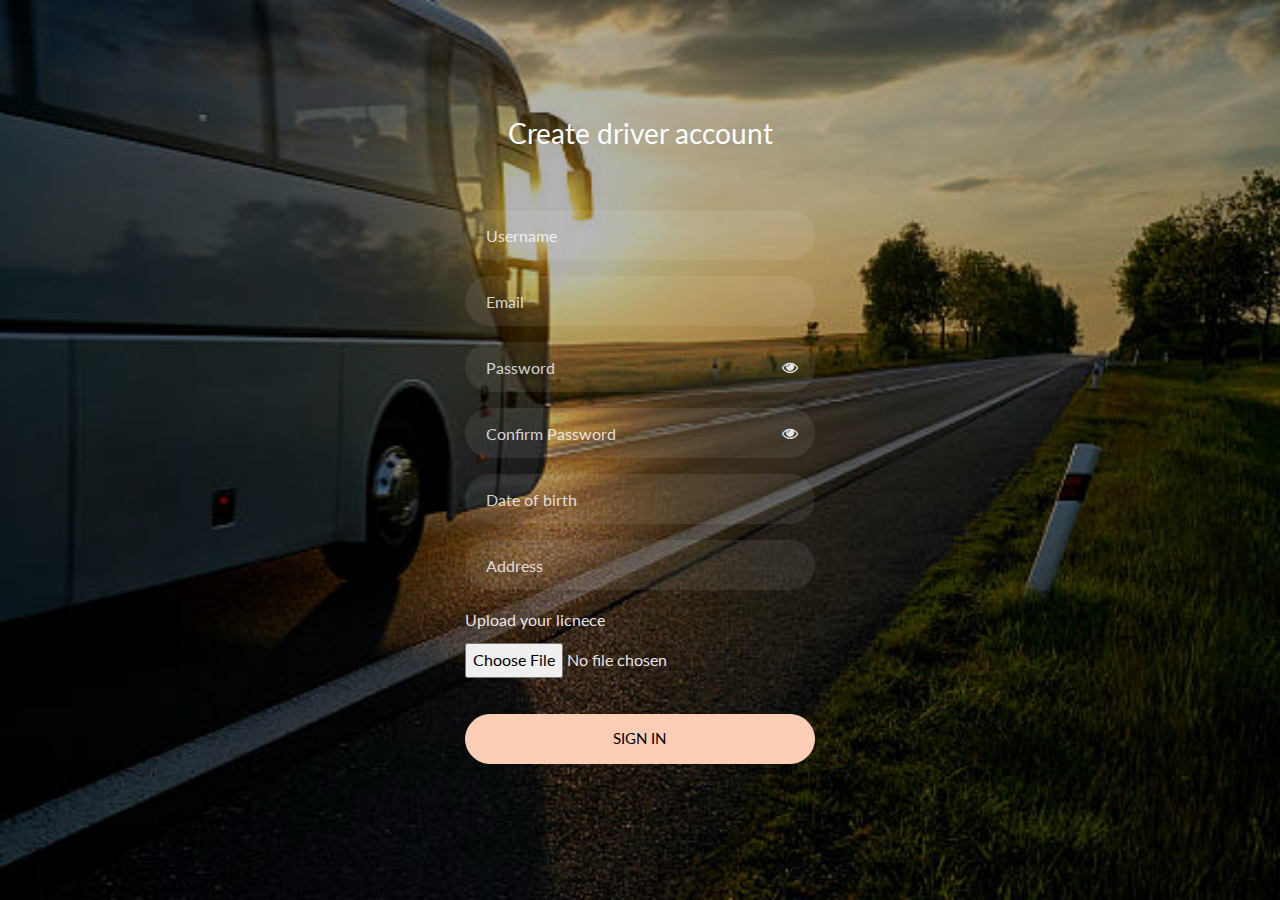
==== driver/index.html @ a8a730eb "driver UI" ====
<!doctype html>
<html lang="en">

<head>
    <title>Driver details</title>
    <meta charset="utf-8">
    <meta name="viewport" content="width=device-width, initial-scale=1, shrink-to-fit=no">

    <link href="https://fonts.googleapis.com/css?family=Lato:300,400,700&display=swap" rel="stylesheet">

    <link rel="stylesheet" href="https://stackpath.bootstrapcdn.com/font-awesome/4.7.0/css/font-awesome.min.css">

    <link rel="stylesheet" href="css/style.css">



</head>

<body class="img js-fullheight" style="background-image: url(images/bg_bus.jpg);">
    <section class="ftco-section">
        <div class="container">
            <div class="row justify-content-center">
                <div class="col-md-6 text-center mb-5">
                    <h2 class="heading-section">Create driver account</h2>
                </div>
            </div>
            <div class="row justify-content-center">
                <div class="col-md-6 col-lg-4">
                    <div class="login-wrap p-0">
                        <!-- <h3 class="mb-4 text-center">Sign up</h3> -->
                        <form action="#" class="signin-form">
                            <div class="form-group">
                                <input type="text" class="form-control" placeholder="Username" required>
                            </div>
                            <div class="form-group">
                                <input type="email" class="form-control" placeholder="Email" required>
                            </div>
                            <div class="form-group">
                                <input id="password-field1" type="password" class="form-control" placeholder="Password" required>
                                <span toggle="#password-field1" class="fa fa-fw fa-eye field-icon toggle-password"></span>
                            </div>
                            <div class="form-group">
                                <input id="password-field2" type="password" class="form-control" placeholder="Confirm Password" required>
                                <span toggle="#password-field2" class="fa fa-fw fa-eye field-icon toggle-password"></span>
                            </div>
                            <div class="form-group">
                                <input type="const {propertyName} = objectToDestruct;" class="form-control" placeholder="Date of birth" required>
                            </div>
                            <div class="form-group">
                                <input type="text" class="form-control" placeholder="Address" required>
                            </div>
                            <div class="form-group">
                                <label>Upload your licnece</label>
                                <input type="file" id="myFile" name="filename">

                            </div>

                            <div class="form-group">
                                <button type="submit" class="form-control btn btn-primary submit px-3" style="margin-top: 20px;">Sign In</button>
                            </div>

                        </form>


                    </div>
                </div>
            </div>
        </div>
    </section>

    <script src="js/jquery.min.js"></script>
    <script src="js/popper.js"></script>
    <script src="js/bootstrap.min.js"></script>
    <script src="js/main.js"></script>

</body>

</html>
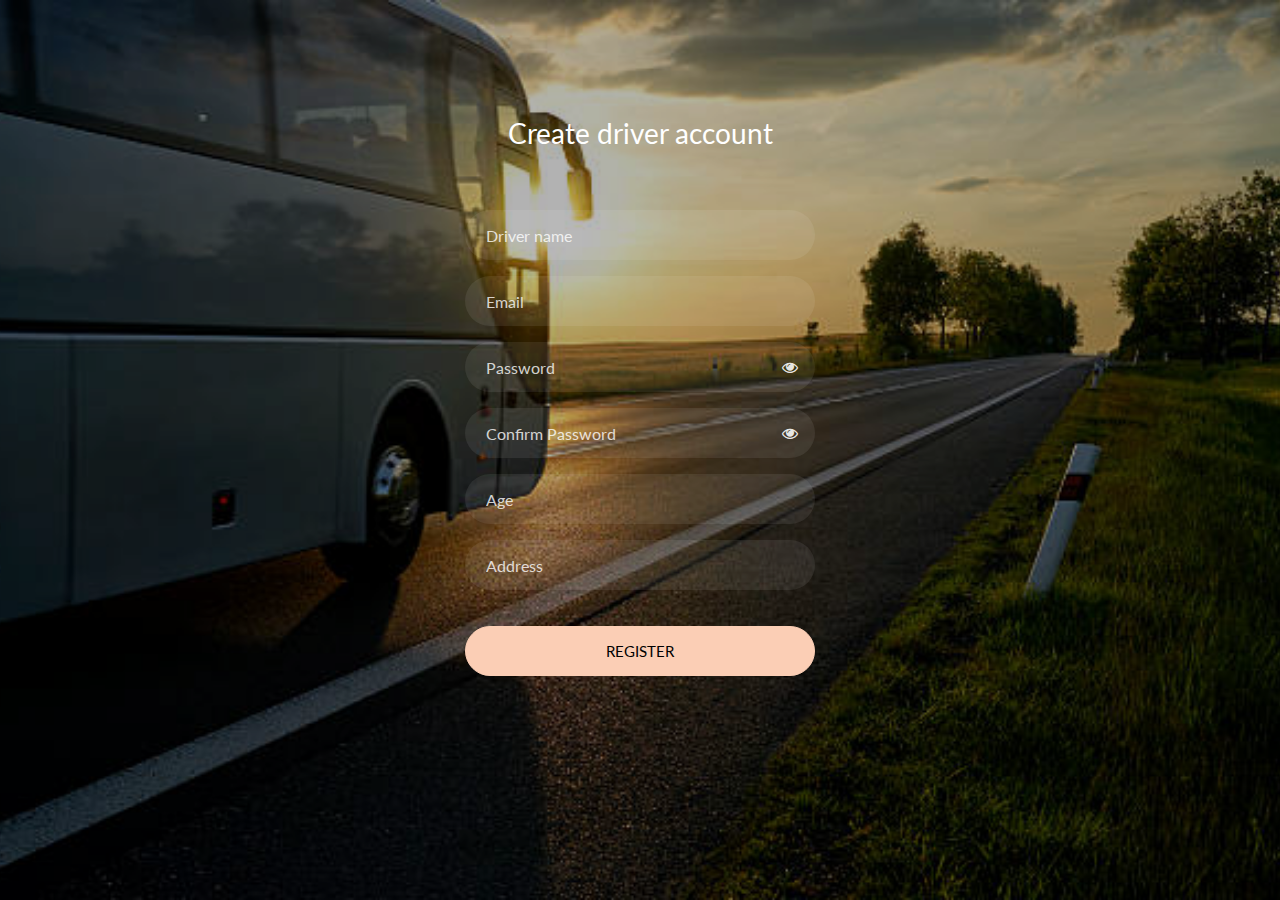
==== commit a2ea887f: "driver DB" ====
--- a/driver/index.html
+++ b/driver/index.html
@@ -12,11 +12,10 @@
 
     <link rel="stylesheet" href="css/style.css">
 
-
-
 </head>
 
 <body class="img js-fullheight" style="background-image: url(images/bg_bus.jpg);">
+
     <section class="ftco-section">
         <div class="container">
             <div class="row justify-content-center">
@@ -28,35 +27,29 @@
                 <div class="col-md-6 col-lg-4">
                     <div class="login-wrap p-0">
                         <!-- <h3 class="mb-4 text-center">Sign up</h3> -->
-                        <form action="#" class="signin-form">
+                        <form action="driverDB.php" class="signin-form" method="POST" id="registerDriver">
                             <div class="form-group">
-                                <input type="text" class="form-control" placeholder="Username" required>
+                                <input type="text" class="form-control" placeholder="Driver name" name="driverName" required>
                             </div>
                             <div class="form-group">
-                                <input type="email" class="form-control" placeholder="Email" required>
+                                <input type="email" class="form-control" placeholder="Email" name="email" required>
                             </div>
                             <div class="form-group">
-                                <input id="password-field1" type="password" class="form-control" placeholder="Password" required>
+                                <input id="password-field1" type="password" class="form-control" placeholder="Password" name="password" required>
                                 <span toggle="#password-field1" class="fa fa-fw fa-eye field-icon toggle-password"></span>
                             </div>
                             <div class="form-group">
-                                <input id="password-field2" type="password" class="form-control" placeholder="Confirm Password" required>
+                                <input id="password-field2" type="password" class="form-control" placeholder="Confirm Password" name="confirmPassword" required>
                                 <span toggle="#password-field2" class="fa fa-fw fa-eye field-icon toggle-password"></span>
                             </div>
                             <div class="form-group">
-                                <input type="const {propertyName} = objectToDestruct;" class="form-control" placeholder="Date of birth" required>
+                                <input type="const {propertyName} = objectToDestruct;" class="form-control" placeholder="Age" name="dob" required>
                             </div>
                             <div class="form-group">
-                                <input type="text" class="form-control" placeholder="Address" required>
+                                <input type="text" class="form-control" placeholder="Address" name="address" required>
                             </div>
                             <div class="form-group">
-                                <label>Upload your licnece</label>
-                                <input type="file" id="myFile" name="filename">
-
-                            </div>
-
-                            <div class="form-group">
-                                <button type="submit" class="form-control btn btn-primary submit px-3" style="margin-top: 20px;">Sign In</button>
+                                <button type="submit" class="form-control btn btn-primary submit px-3" style="margin-top: 20px;" name="submit">Register</button>
                             </div>
 
                         </form>
@@ -68,6 +61,8 @@
         </div>
     </section>
 
+
+
     <script src="js/jquery.min.js"></script>
     <script src="js/popper.js"></script>
     <script src="js/bootstrap.min.js"></script>
